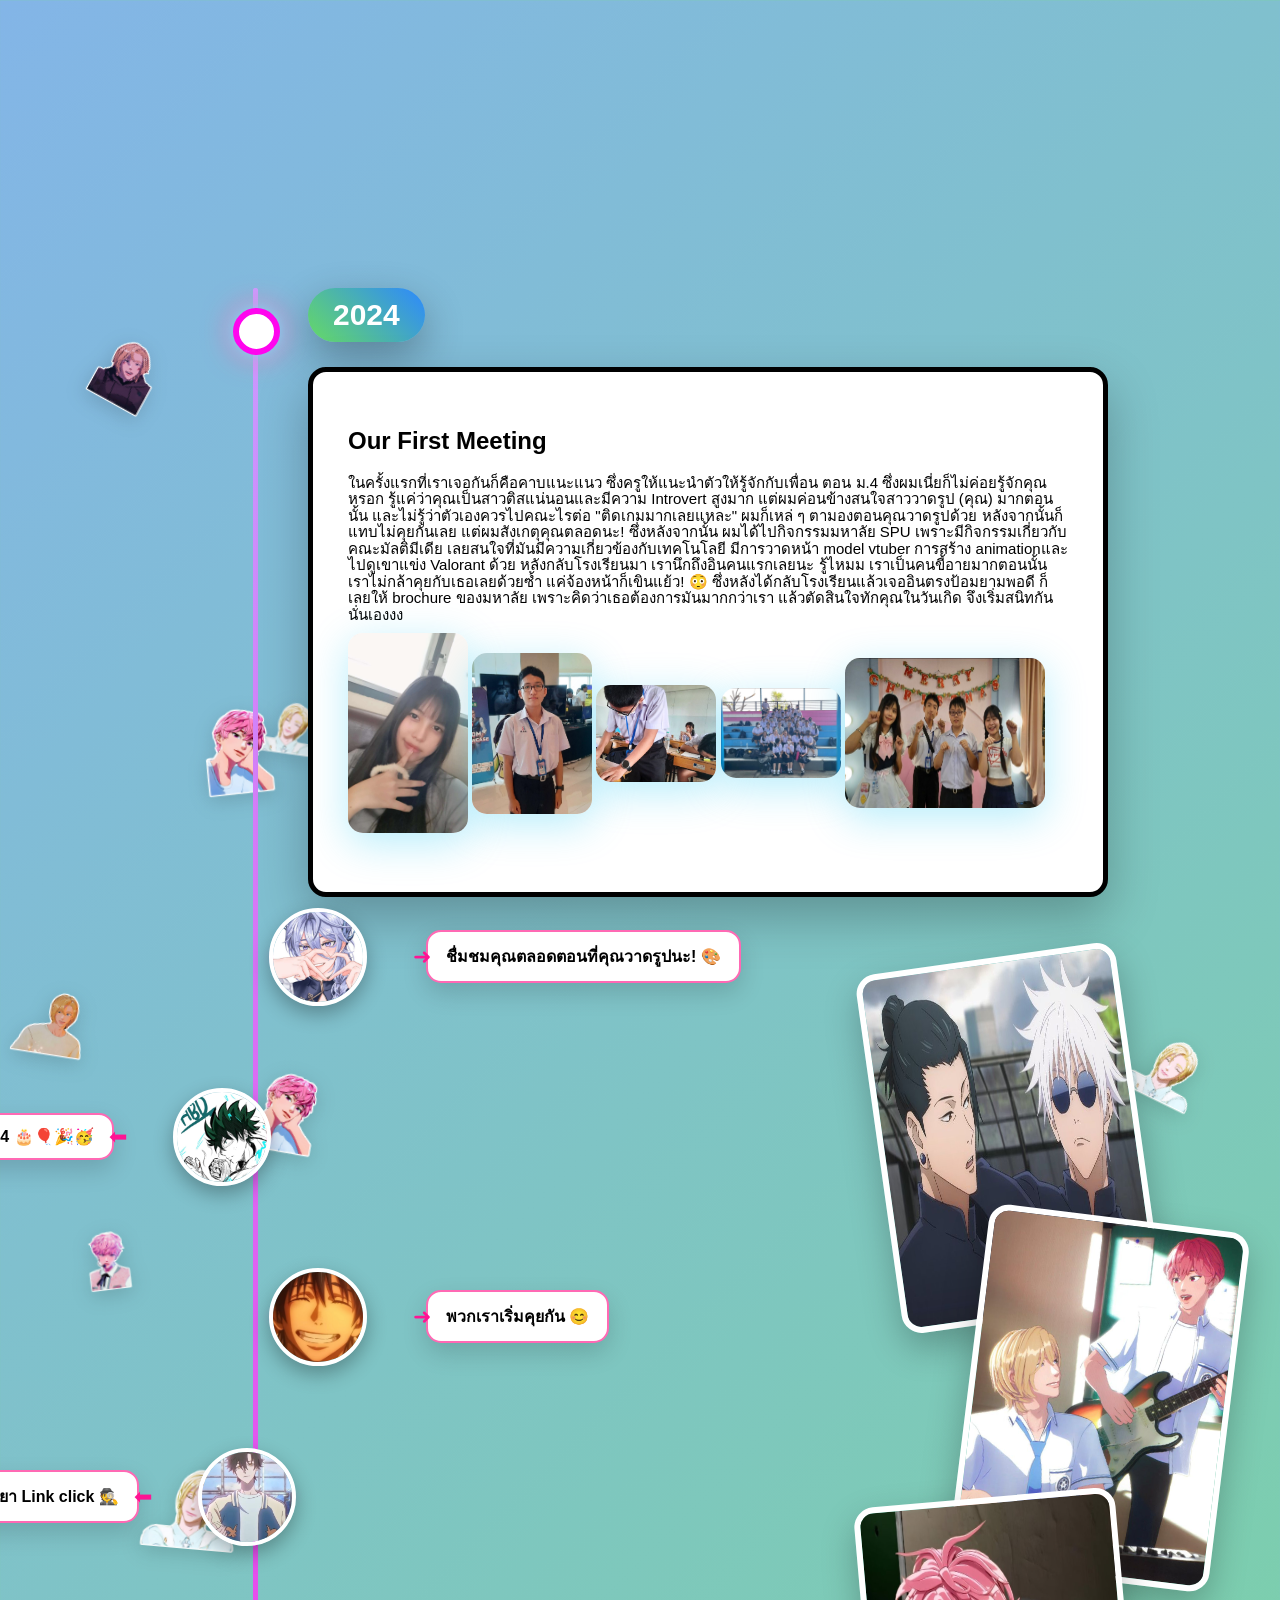
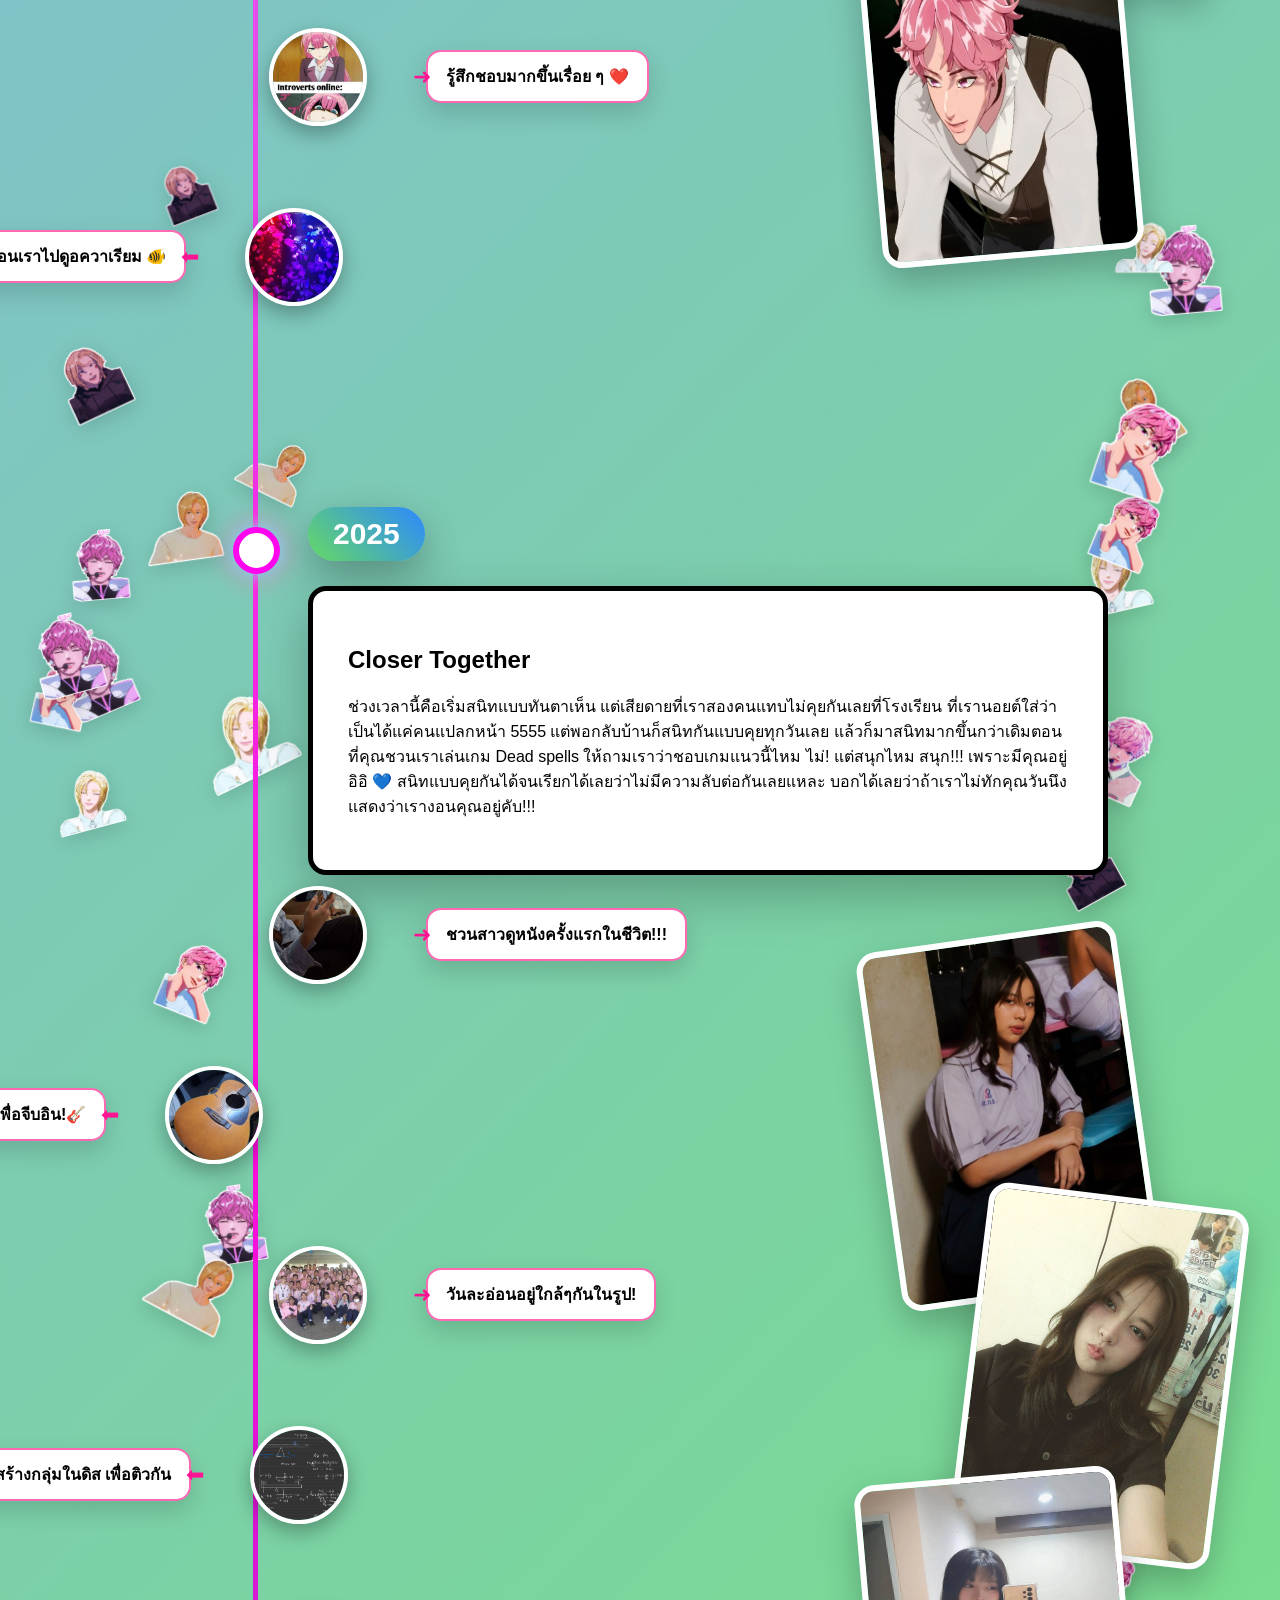
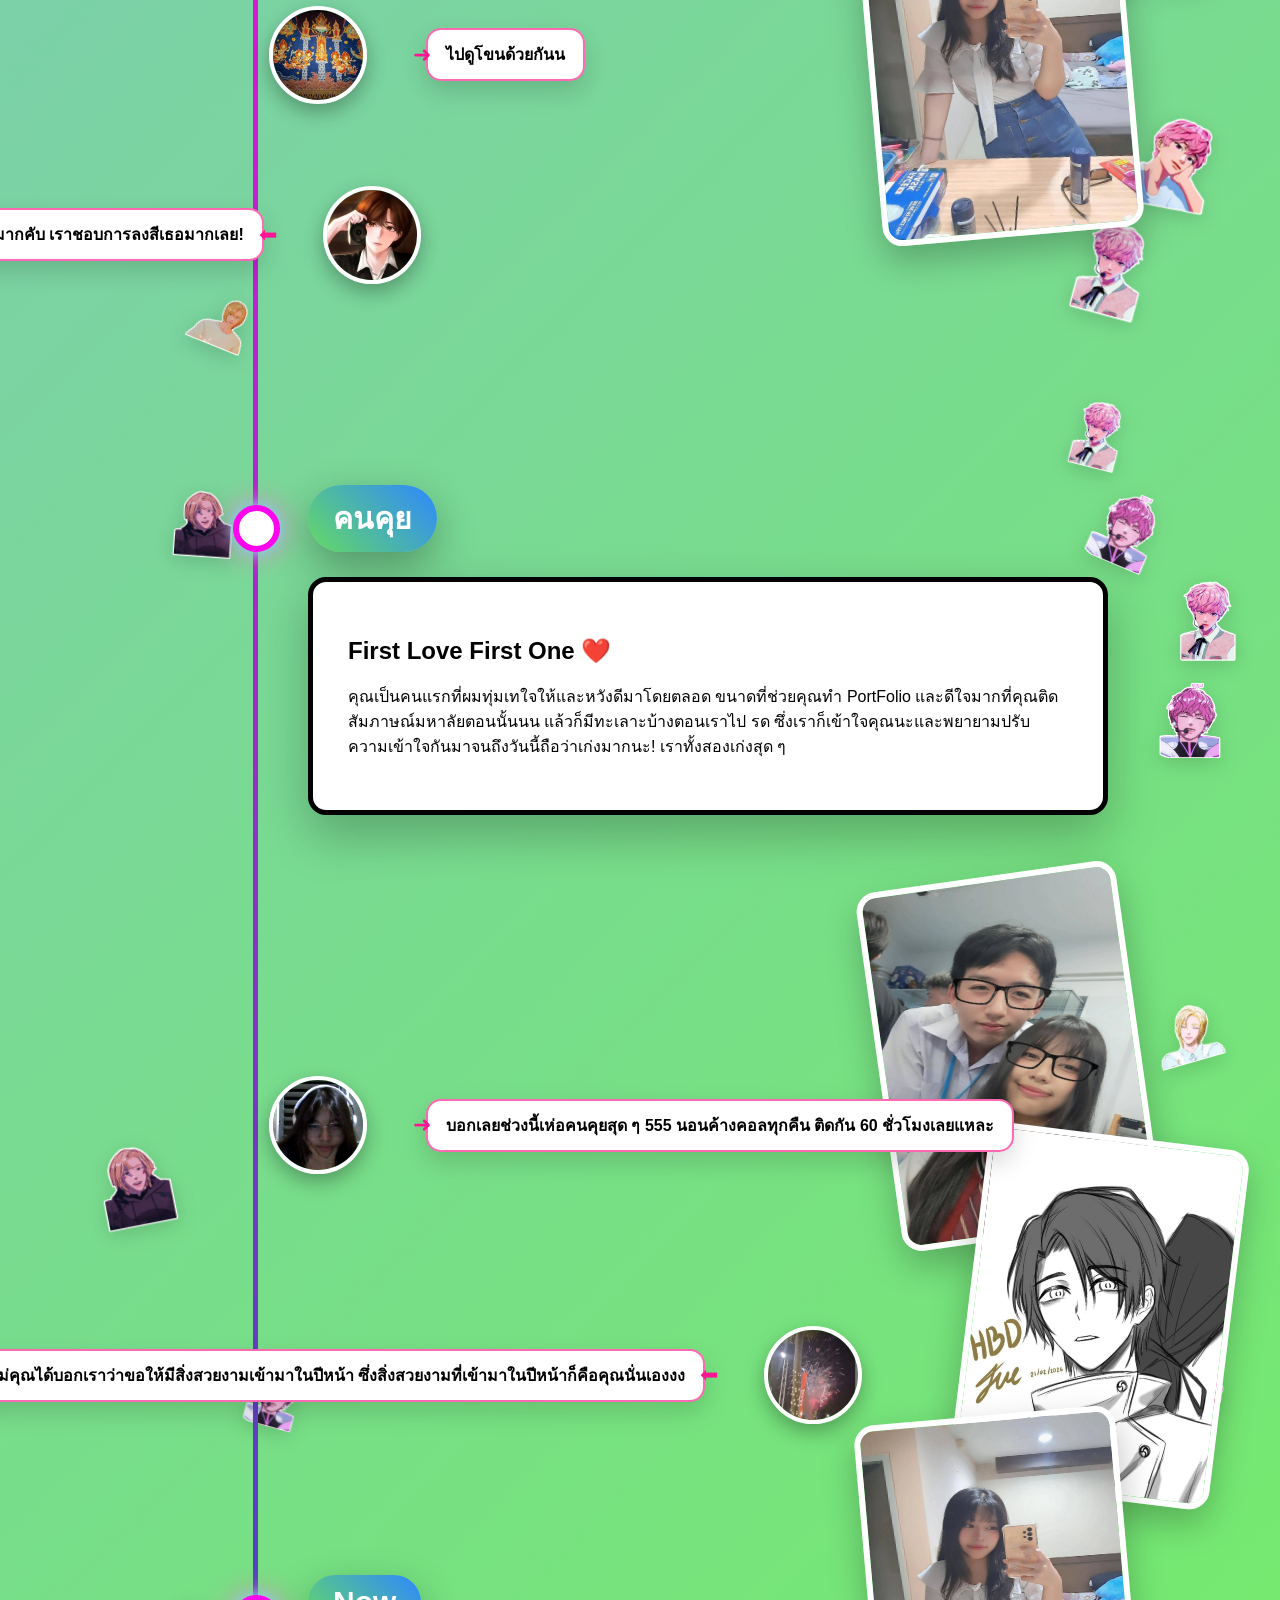
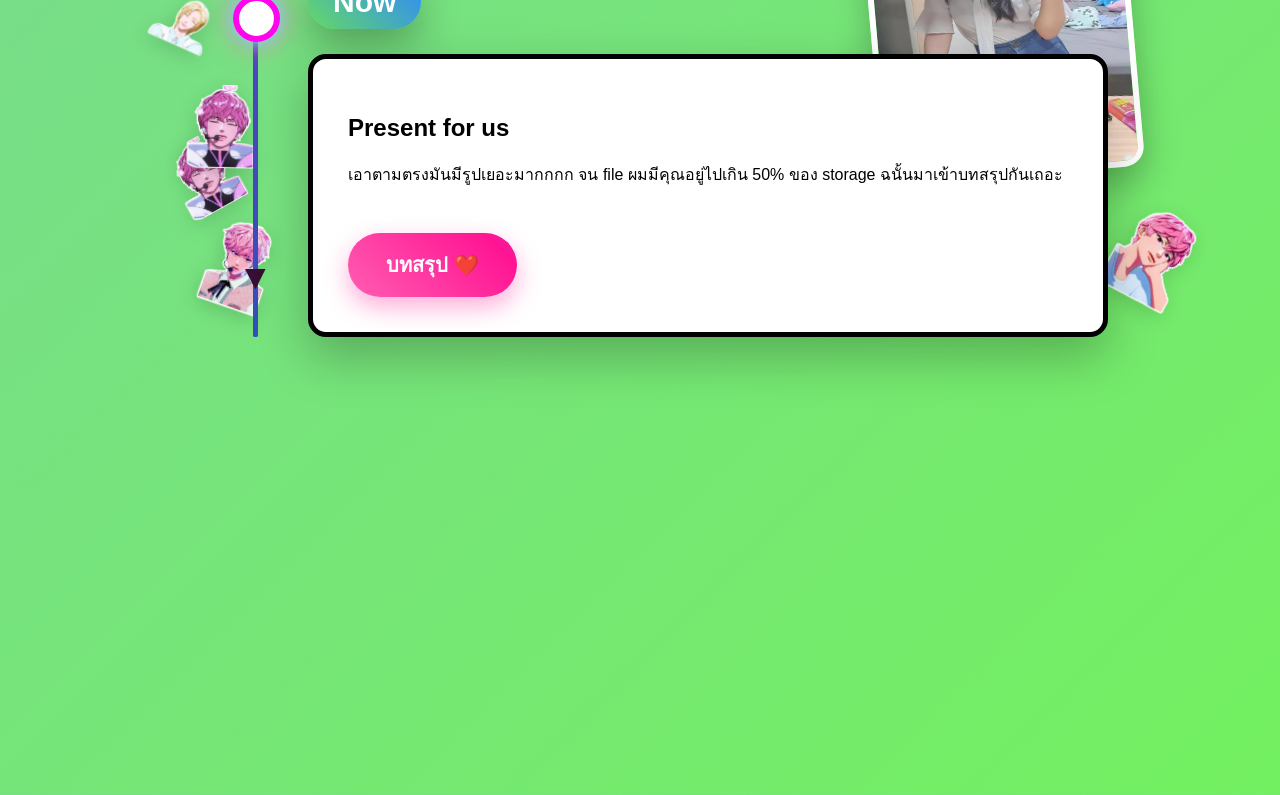
==== index2.html @ 95971560 "Add files via upload" ====
<!DOCTYPE html>
<html lang="th">

<head>
    <meta charset="UTF-8">
    <meta name="viewport" content="width=device-width, initial-scale=1.0">
    <title>For Intira Only</title>

    <link rel="stylesheet" href="style2.css">
</head>

<body>
     
    <div class="timeline">
<div class="timeline">


    <!-- ================= 2024 ================= -->

    <div class="timeline-item">

        <div class="year">2024</div>

        <div class="dialogue-box">

            <h2>Our First Meeting</h2>

            <div id="dialogue" class="message">

                <span>
                ในครั้งแรกที่เราเจอกันก็คือคาบแนะแนว ซึ่งครูให้แนะนำตัวให้รู้จักกับเพื่อน ตอน ม.4 ซึ่งผมเนี่ยก็ไม่ค่อยรู้จักคุณหรอก รู้แค่ว่าคุณเป็นสาวติสแน่นอนและมีความ Introvert สูงมาก แต่ผมค่อนข้างสนใจสาววาดรูป (คุณ) มากตอนนั้น และไม่รู้ว่าตัวเองควรไปคณะไรต่อ "ติดเกมมากเลยแหละ" ผมก็เหล่ ๆ ตามองตอนคุณวาดรูปด้วย หลังจากนั้นก็แทบไม่คุยกันเลย แต่ผมสังเกตุคุณตลอดนะ! ซึ่งหลังจากนั้น ผมได้ไปกิจกรรมมหาลัย SPU เพราะมีกิจกรรมเกี่ยวกับคณะมัลติมีเดีย เลยสนใจที่มันมีความเกี่ยวข้องกับเทคโนโลยี มีการวาดหน้า model vtuber การสร้าง animationและไปดูเขาแข่ง Valorant ด้วย หลังกลับโรงเรียนมา เรานึกถึงอินคนแรกเลยนะ รู้ไหมม เราเป็นคนขี้อายมากตอนนั้น เราไม่กล้าคุยกับเธอเลยด้วยซ้ำ แค่จ้องหน้าก็เขินแย้ว! 😳 ซึ่งหลังได้กลับโรงเรียนแล้วเจออินตรงป้อมยามพอดี ก็เลยให้ brochure ของมหาลัย เพราะคิดว่าเธอต้องการมันมากกว่าเรา แล้วตัดสินใจทักคุณในวันเกิด จึงเริ่มสนิทกันนั่นเองงง
                </span>


                <div style="margin:10px 0;">

                    <span class="photo-wrapper">

                        <img class="photo" src="images/in2newer.jpg">

                        <div class="photo-preview">
                            <img src="images/in2newer.jpg">
                        </div>

                    </span>


                    <span class="photo-wrapper">

                        <img class="photo" src="images/jue1.jpg">

                        <div class="photo-preview">
                            <img src="images/jue1.jpg">
                        </div>

                    </span>

                    <span class="photo-wrapper">

                        <img class="photo" src="images/juein1.jpg">

                        <div class="photo-preview">
                            <img src="images/juein1.jpg">
                        </div>

                    </span>

                    <span class="photo-wrapper">

                        <img class="photo" src="images/juein2.jpg">

                        <div class="photo-preview">
                            <img src="images/juein2.jpg">
                        </div>

                    </span>

                    <span class="photo-wrapper">

                        <img class="photo" src="images/juemaid.jpg"
                        style="width:200px; height:150px;">

                        <div class="photo-preview">
                            <img src="images/juemaid.jpg">
                        </div>

                    </span>

                </div>


            </div>

        </div>


        <div class="memory-road">


            <div class="memory-node" style="top:0px;">
                <img class="memory-thumb" src="images/inart1.jpg">
                <span class="memory-note">
                    ชื่มชมคุณตลอดตอนที่คุณวาดรูปนะ! 🎨
                </span>
            </div>


            <div class="memory-node left" style="top:180px;">
                <span class="memory-note">
                    24/7/2024 🎂🎈🎉🥳 
                </span>
                <img class="memory-thumb" src="images/inbirth1.jpg">
            </div>


            <div class="memory-node" style="top:360px;">
                <img class="memory-thumb" src="images/yuta.jpg">
                <span class="memory-note">
                    พวกเราเริ่มคุยกัน 😊
                </span>
            </div>


            <div class="memory-node left" style="top:540px;">
                <span class="memory-note">
                    มีคนป้ายยา Link click 🕵️
                </span>
                <img class="memory-thumb" src="images/linkclick.jpg">
            </div>


            <div class="memory-node" style="top:720px;">
                <img class="memory-thumb" src="images/introvert.jpg">
                <span class="memory-note">
                    รู้สึกชอบมากขึ้นเรื่อย ๆ ❤️
                </span>
            </div>


            <div class="memory-node left" style="top:900px;">
                <span class="memory-note">
                    มาอวดตอนเราไปดูอควาเรียม 🐠
                </span>
                <img class="memory-thumb" src="images/jelly.jpg">
            </div>



            <div class="memory-gallery">

                <img src="images/gego.jpg" class="gallery-photo p1">
                <img src="images/bamno.jpg" class="gallery-photo p2">
                <img src="images/bamcute.jpg" class="gallery-photo p3">

            </div>


        </div>

    </div>



    <!-- ================= 2025 ================= -->

    <div class="timeline-item">


        <div class="year">2025</div>


        <div class="dialogue-box">

            <h2>Closer Together</h2>

            <p>
                ช่วงเวลานี้คือเริ่มสนิทแบบทันตาเห็น แต่เสียดายที่เราสองคนแทบไม่คุยกันเลยที่โรงเรียน ที่เรานอยต์ใส่ว่าเป็นได้แค่คนแปลกหน้า 5555 แต่พอกลับบ้านก็สนิทกันแบบคุยทุกวันเลย แล้วก็มาสนิทมากขึ้นกว่าเดิมตอนที่คุณชวนเราเล่นเกม Dead spells ให้ถามเราว่าชอบเกมแนวนี้ไหม ไม่! แต่สนุกไหม สนุก!!! เพราะมีคุณอยู่ อิอิ  💙 สนิทแบบคุยกันได้จนเรียกได้เลยว่าไม่มีความลับต่อกันเลยแหละ บอกได้เลยว่าถ้าเราไม่ทักคุณวันนึง แสดงว่าเรางอนคุณอยู่คับ!!!
            </p>

        </div>



        <div class="memory-road">


            <div class="memory-node" style="top:0px;">
                <img class="memory-thumb" src="images/in3.jpg">
                <span class="memory-note">
                    ชวนสาวดูหนังครั้งแรกในชีวิต!!! 
                </span>
            </div>


            <div class="memory-node left" style="top:180px;">
                <span class="memory-note">
                    ฝึกกีตาร์เพื่อจีบอิน!🎸
                </span>
                <img class="memory-thumb" src="images/guitar.jpg">
            </div>


            <div class="memory-node" style="top:360px;">
                <img class="memory-thumb" src="images/inandme.jpg">
                <span class="memory-note">
                    วันละอ่อนอยู่ใกล้ๆกันในรูป!
                </span>
            </div>


            <div class="memory-node left" style="top:540px;">
                <span class="memory-note">
                    ฟางข้าวสร้างกลุ่มในดิส เพื่อติวกัน
                </span>
                <img class="memory-thumb" src="images/phy.png">
            </div>


            <div class="memory-node" style="top:720px;">
                <img class="memory-thumb" src="images/khon.jpg">
                <span class="memory-note">
                    ไปดูโขนด้วยกันน
                </span>
            </div>

            


            <div class="memory-node left" style="top:900px;">
                <span class="memory-note">
                    วาดสวยมากคับ เราชอบการลงสีเธอมากเลย!
                </span>
                <img class="memory-thumb" src="images/inart2.jpg">
            </div>

            

            
            <div class="memory-gallery">

                <img src="images/in4.jpg" class="gallery-photo p1">
                <img src="images/in5.jpg" class="gallery-photo p2">
                <img src="images/in6.jpg" class="gallery-photo p3">
            </div>



        </div>


    </div>

    <!-- ================= Memory Road 1 ================= -->

<div class="timeline-item compact">

    <div class="year">คนคุย</div>

    <div class="dialogue-box">
        <h2>First Love First One ❤️</h2>
        <p>
            คุณเป็นคนแรกที่ผมทุ่มเทใจให้และหวังดีมาโดยตลอด ขนาดที่ช่วยคุณทำ PortFolio และดีใจมากที่คุณติดสัมภาษณ์มหาลัยตอนนั้นนน แล้วก็มีทะเลาะบ้างตอนเราไป รด ซึ่งเราก็เข้าใจคุณนะและพยายามปรับความเข้าใจกันมาจนถึงวันนี้ถือว่าเก่งมากนะ! เราทั้งสองเก่งสุด ๆ
        </p>
    </div>

    <div class="memory-road">

        <div class="memory-node" style="top:250px;">
            <img class="memory-thumb" src="images/in10.png">
            <span class="memory-note">
                บอกเลยช่วงนี้เห่อคนคุยสุด ๆ 555 นอนค้างคอลทุกคืน ติดกัน 60 ชั่วโมงเลยแหละ
            </span>
        </div>

        <div class="memory-node left" style="top:500px;">
            <span class="memory-note">
                ก่อนปีใหม่คุณได้บอกเราว่าขอให้มีสิ่งสวยงามเข้ามาในปีหน้า ซึ่งสิ่งสวยงามที่เข้ามาในปีหน้าก็คือคุณนั่นเองงง
            </span>
            <img class="memory-thumb" src="images/newyear.jpg">
        </div>

        <div class="memory-gallery">
            <img src="images/inandme1.jpg" class="gallery-photo p1">
            <img src="images/juebirth2.jpg" class="gallery-photo p2">
            <img src="images/in6.jpg" class="gallery-photo p3">
        </div>

    </div>

</div>




    <!-- ================= 2026 ================= -->


    <div class="timeline-item">


        <div class="year">
            Now
        </div>


        <div class="dialogue-box">

            <h2>
                Present for us
            </h2>

            <p>
                เอาตามตรงมันมีรูปเยอะมากกกก จน file ผมมีคุณอยู่ไปเกิน 50% ของ storage ฉนั้นมาเข้าบทสรุปกันเถอะ
            </p>
             <a href="index3.html" class="next-btn">
            บทสรุป ❤️
        </a>

        </div>


    </div>



</div>
    
    <script src="script2.js"></script>
</body>
</html>
---- style2.css ----
body{
    align-items:center;
    font-family:Arial;
    padding: 200px;
    background: linear-gradient(135deg, #83b5e7, #73f060);
}
.container {
    margin-left: 250px;
    width: 100%;
    max-width: 800px;
    background: rgba(51, 183, 100, 0.962);
    backdrop-filter: blur(12px);
    border-radius: 15px;    
    padding: 100px;
    text-align: center;
    justify-content: center;
    gap: 15px;
    align-items: center;
    box-shadow: 0 15px 40px rgba(0,0,0,0.15);
    display: flex;
    animation: float 4s ease-in-out infinite;
}
.message{
    font-size: 15px;
    color: #000000;
    line-height: 1.1; 
    padding-bottom: 10px;
    display: block;
    align-items: flex-start;
}
.timeline{
    position:relative;
    width:900px;
    margin:80px auto;
    z-index: 2;
}
.timeline::before{
    content:"";
    position:absolute;
    left:45px;
    top:0;
    border-radius: 2px;
    bottom:0;
    width:5px;
    background:linear-gradient(
        to bottom,
        #c89cff,
        #ff0ddb,
        #3350b7
    );
    border-radius:10px;
}

.timeline-item{
    position: relative;
    padding-left: 100px;   
    margin-bottom: 250px;
}
.timeline-item.compact{
    margin-bottom:-200px;   /* ปรับได้ เช่น 40, 60, 100 */
}
.timeline-item::before{
    content:"";
    position:absolute;
    left:25px;
    top:20px;
    width:35px;
    height:35px;
    background:white;
    border:6px solid rgb(255, 5, 238);
    border-radius:50%;
    box-shadow:
    0 0 15px rgb(105, 233, 255),
    0 0 30px hotpink;
}

.timeline-item::after{
    display:none;
}

.timeline-item:first-child::after{
    display:block;
    content:"▼";
    position:absolute;
    left:30px;
    bottom:-3240px;
    font-size:35px;
    color:rgb(54,15,50);
}
.content-row{
    display:flex;
    justify-content:space-between;
    align-items:flex-start;
    margin-top:50px;
}
.memory-road{   
    position:relative;
    margin-top:60px;
    margin-left:-80px;
    height:900px;
    width:900px;
}
.memory-node{
    position:absolute;
    left:45px;
    display:flex;
    align-items:center;
    transform:translateY(-50%);
    z-index:5;
}

.memory-node::before{
    content:"";
    width:45px;
    height:4px;
    background:#ff4dc4;
    box-shadow:0 0 10px #ff4dc4;
}

.memory-thumb{
    width:90px;
    height:90px;
    object-fit:cover;
    border-radius:50%;
    border:4px solid white;
    box-shadow:0 8px 20px rgba(0,0,0,.3);
    transform:translateX(-50%);
    transition:.35s;
    cursor:pointer;
}

.memory-note{
    margin-left:10px;
    background:white;
    padding:12px 18px;
    border-radius:15px;
    font-weight:bold;
    border:2px solid hotpink;
    white-space:nowrap;
    box-shadow:0 10px 25px rgba(0,0,0,.15);
    transition:.35s;
}

.memory-node:hover .memory-thumb{
    transform:translateX(-50%) scale(2.4) rotate(5deg);
    border-color:#ff00d0;
    z-index:999;
}

.memory-node:hover .memory-note{
    transform:translateX(10px);
    box-shadow:0 15px 40px rgba(255,0,170,.35);
}

/* ---------- Left ---------- */

.memory-node.left{
    left:-310px;
}

.memory-node.left::before{
    order:2;
}

.memory-node.left .memory-thumb{
    order:1;
    transform:translateX(50%);
}

.memory-node.left .memory-note{
    order:0;
    margin-right:10px;
    margin-left:0;
}

.memory-node.left:hover .memory-thumb{
    transform:translateX(50%) scale(2.4) rotate(-5deg);
}

.memory-gallery{
    position:absolute;
    top:0;
    left:650px;
    width:420px;
}

.gallery-photo{
    position:absolute;
    width:250px;
    height:350px;
    border-radius:20px;
    border:6px solid white;
    box-shadow:0 15px 35px rgba(0,0,0,.25);
    transition:.35s;
    cursor:pointer;
    background:pize;
}

.gallery-photo:hover{
    transform:scale(1.5) rotate(0deg);
    z-index:99;
}

.p1{
    top:0;
    left:0;
    transform:rotate(-8deg);
}

.p2{
    top:260px;
    left:90px;
    transform:rotate(7deg);
}

.p3{
    top:540px;
    left:-10px;
    transform:rotate(-5deg);
}
/* ---------- Arrow ---------- */

.memory-node::after{
    content:"➜";
    position:absolute;
    left:140px;
    top:50%;
    transform:translateY(-50%);
    color:#ff1493;
    font-size:22px;
    z-index:10;
}

.memory-node.left::after{
    content:"⬅";
    left:auto;
    right:140px;
}


.year{
    display:inline-block;
    padding:10px 25px;
    margin-bottom:25px;
    background:linear-gradient(45deg,#66da64,#2d88ff);
    color:white;
    font-size:30px;
    font-weight:bold;
    border-radius:50px;
    box-shadow:0 15px 40px rgba(0,0,0,.3);
}
.dialogue-box{
    background:white;
    border-radius:18px;
    padding:35px;
    border:5px solid black;
    box-shadow:
    0 20px 50px rgba(0,0,0,.25);
    transition:.3s;
    overflow:visible;
    position:relative;
}
.dialogue-box:hover{
    transform:translateY(-10px);
    box-shadow:
    0 30px 60px rgba(2, 255, 78, 0.905);
}
.photo{
    width: 120px;
    margin: 0px;
    border-radius: 15px;
    box-shadow: 0 10px 40px rgba(16, 196, 241, 0.3);
    display: inline-block;
}

.photo-preview{
    position:absolute;
    left:120%;
    top:50%;
    transform:translateY(-50%) scale(.7);
    opacity:0;
    transition:0.35s ease;
    pointer-events:none;
    background:white;
    padding:12px;
    border-radius:18px;
    box-shadow:0 20px 50px rgba(0,0,0,.4);
    z-index:999;
}

.photo-preview img{
    width:350px;
    border-radius:15px;
}
.photo-wrapper {
    display: inline-block;
    position: relative;
    vertical-align: middle;
    cursor: pointer;
}
.photo-wrapper:hover .photo-preview {
    opacity: 1;
    transform: translateY(-50%) scale(1);
}
.sticker {
    position: absolute;
    height: auto;
    z-index: 0;
    pointer-events: none;
    filter: drop-shadow(0 5px 10px rgba(0,0,0,0.15));
}
.next-btn{
    display:inline-block;
    margin-top:30px;
    padding:16px 38px;
    font-size:20px;
    font-weight:bold;
    text-decoration:none;
    color:white;

    background:linear-gradient(45deg,#ff5db1,#ff1493,#7c4dff);
    background-size:200%;

    border-radius:50px;
    box-shadow:
        0 10px 25px rgba(255,20,147,.35);

    transition:.35s;
    animation:gradientMove 3s linear infinite;
}

.next-btn:hover{
    transform:translateY(-6px) scale(1.08);
    box-shadow:
        0 18px 45px rgba(255,20,147,.5);
}

.next-btn:active{
    transform:scale(.96);
}

@keyframes gradientMove{
    from{
        background-position:0%;
    }
    to{
        background-position:200%;
    }
}
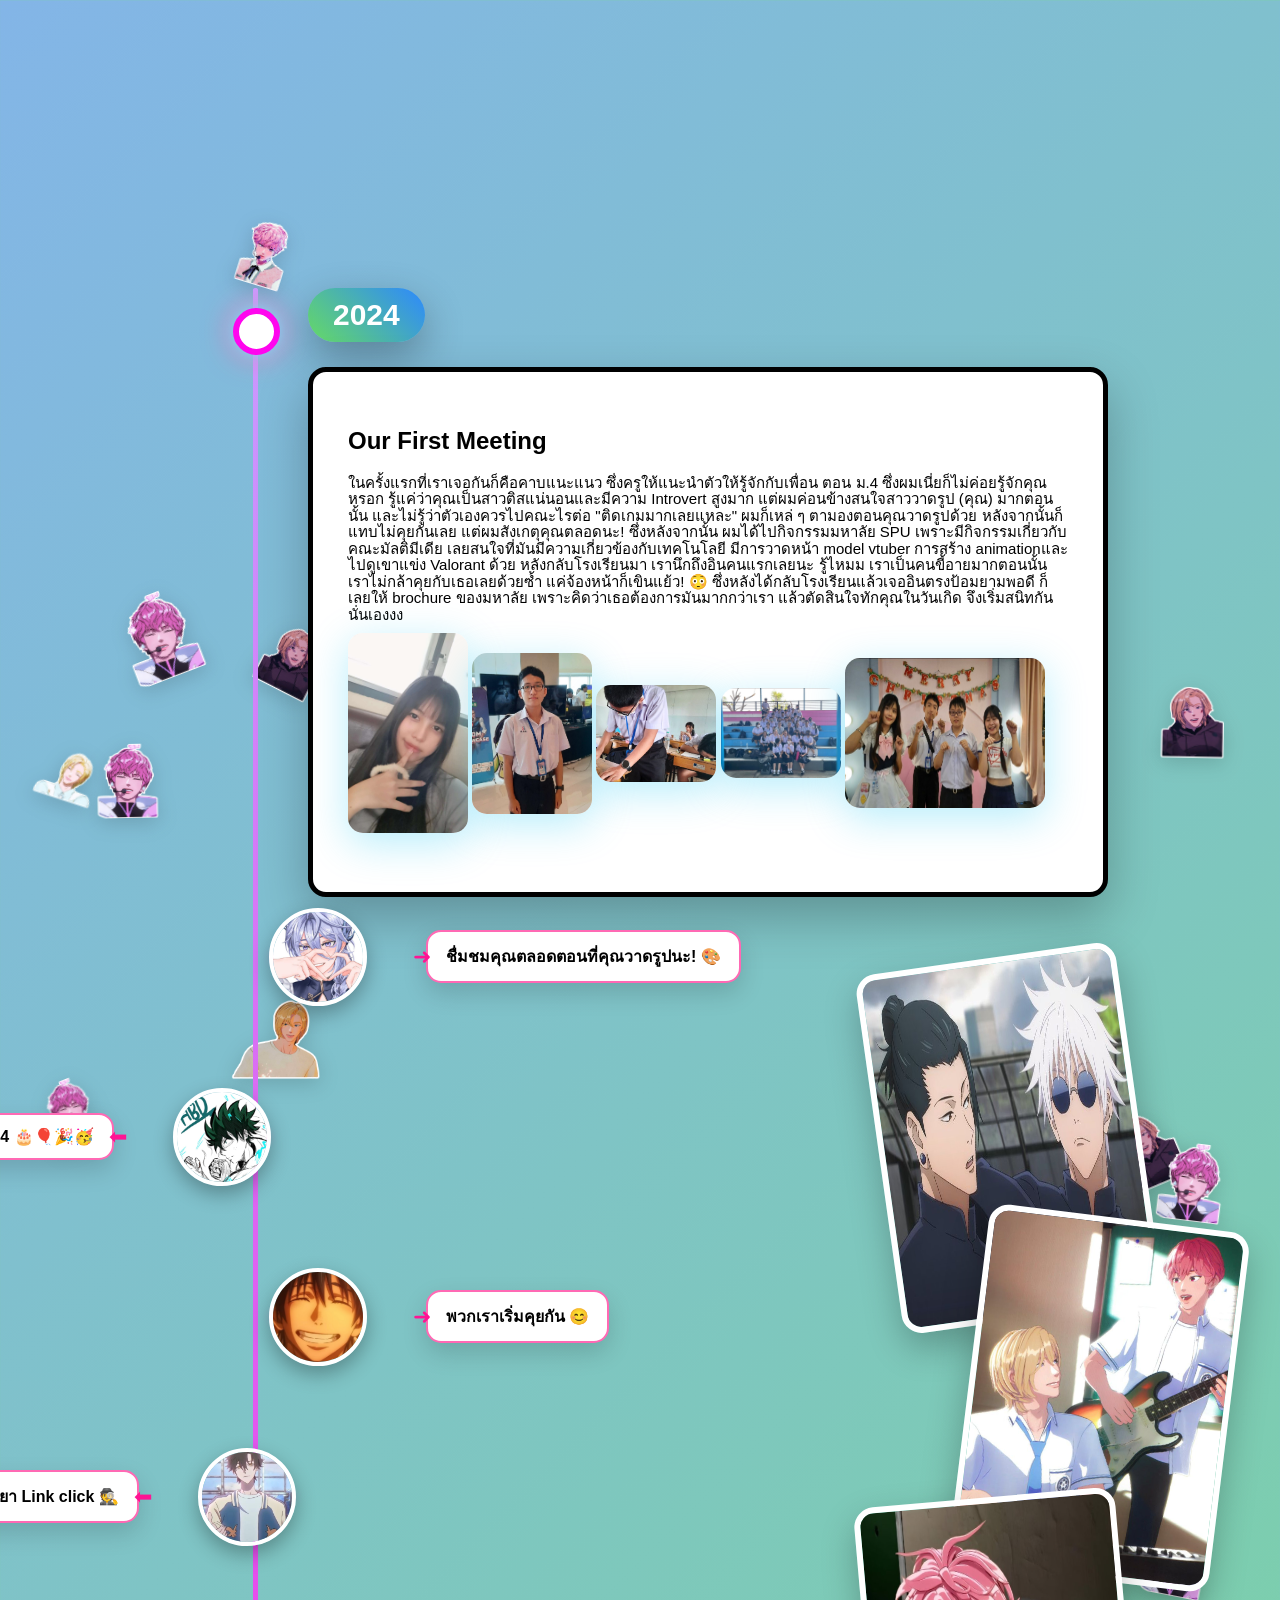
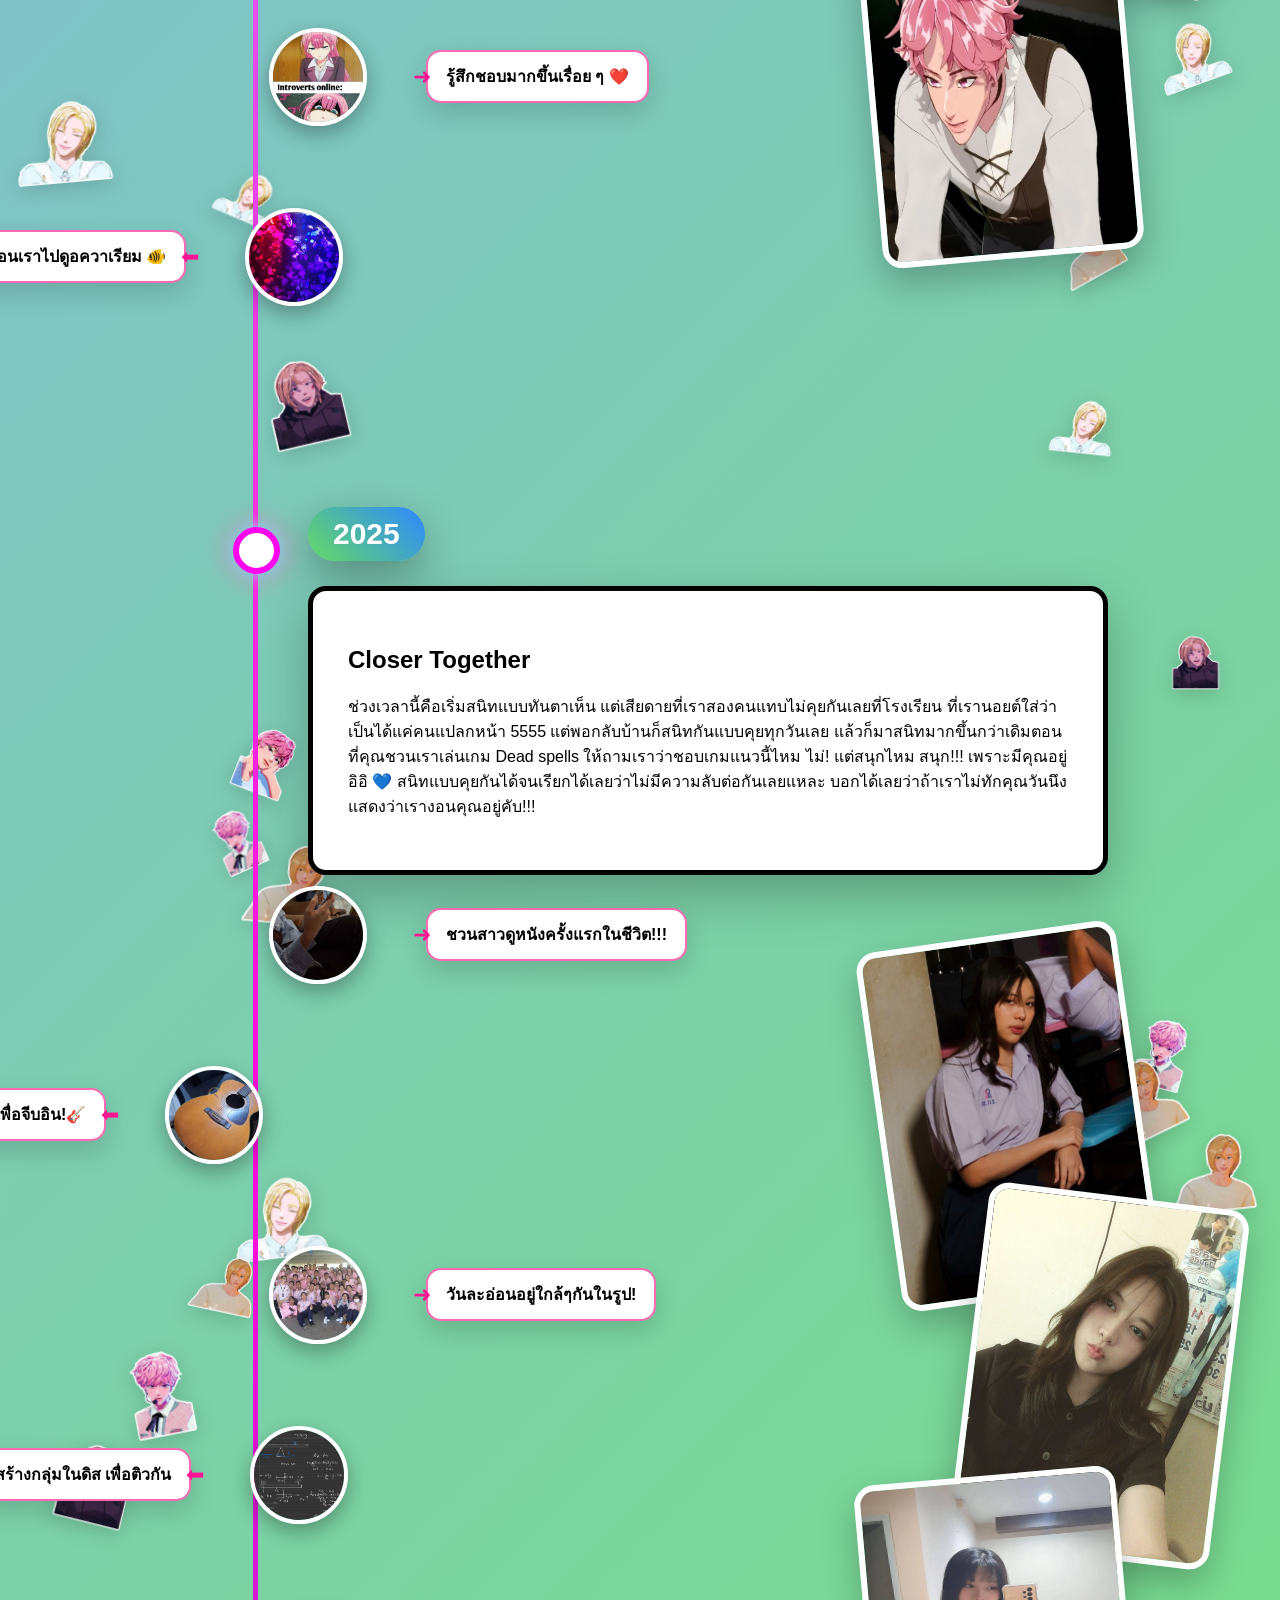
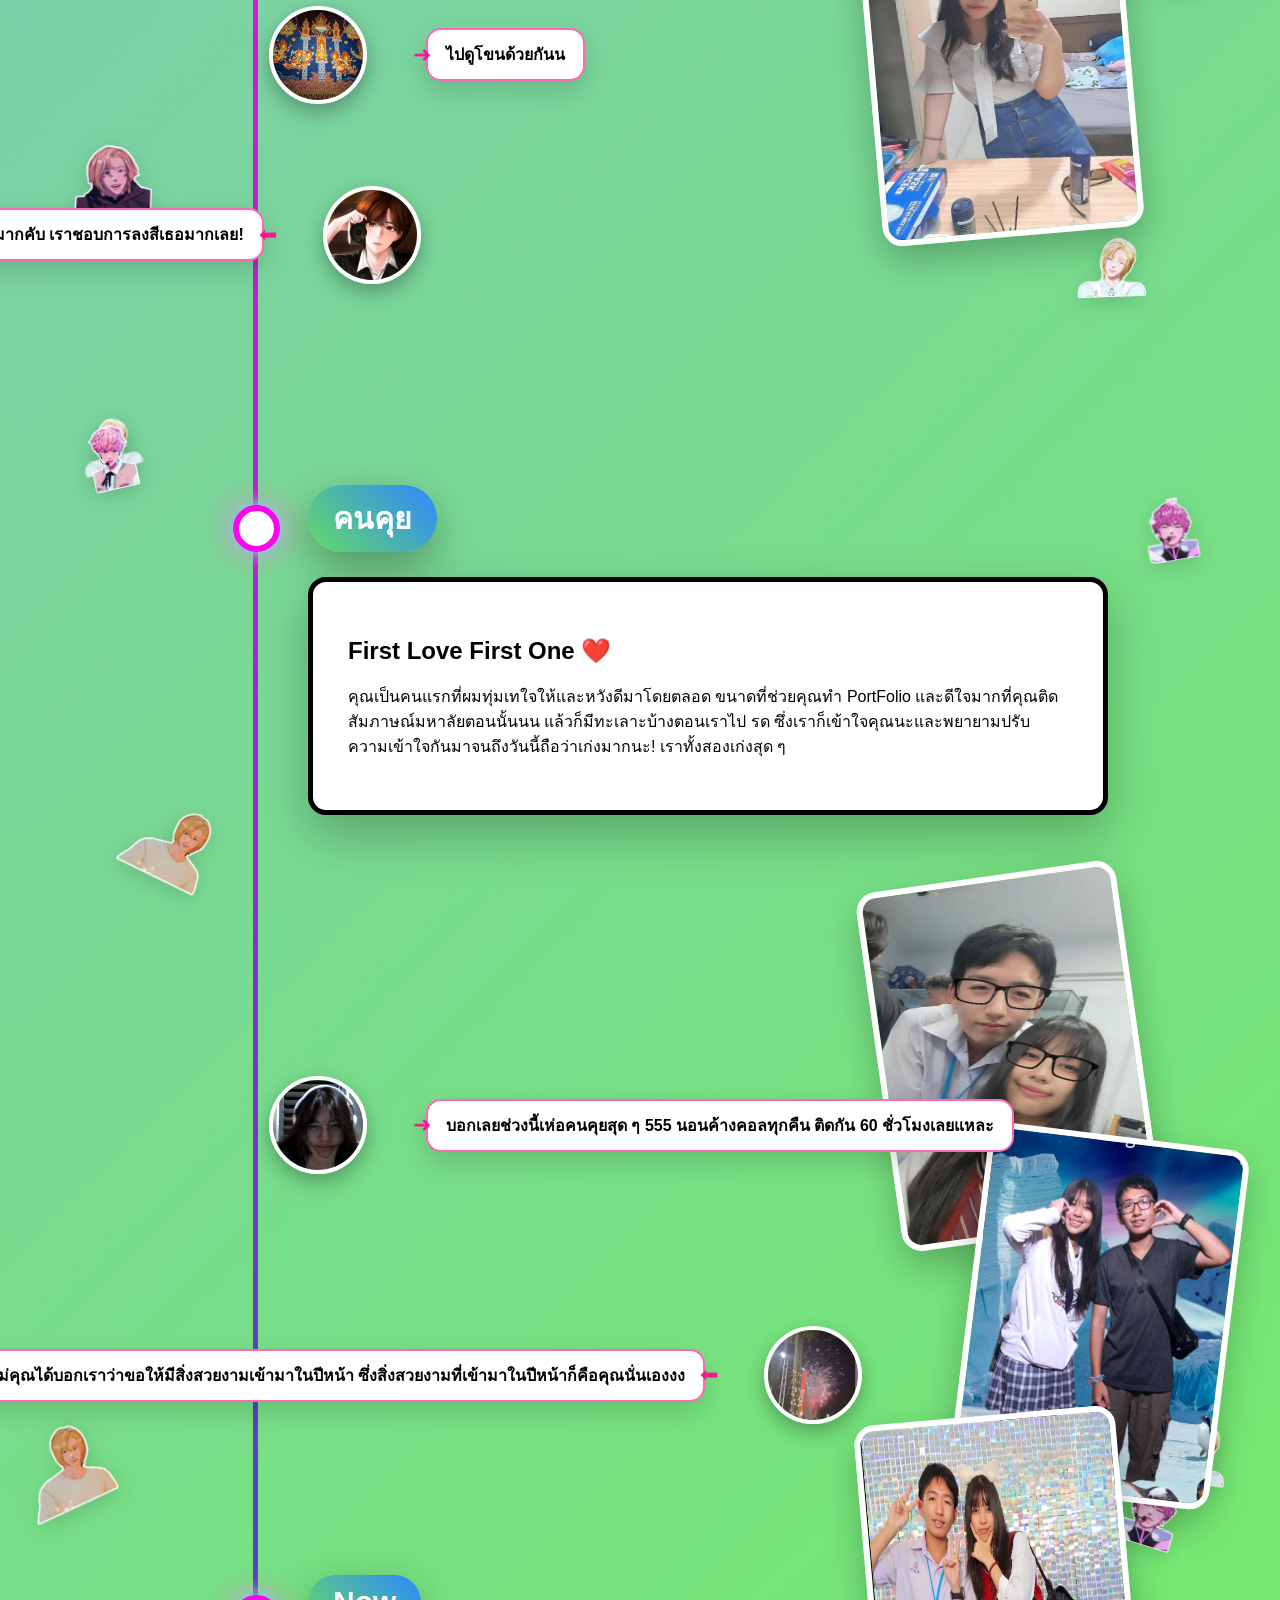
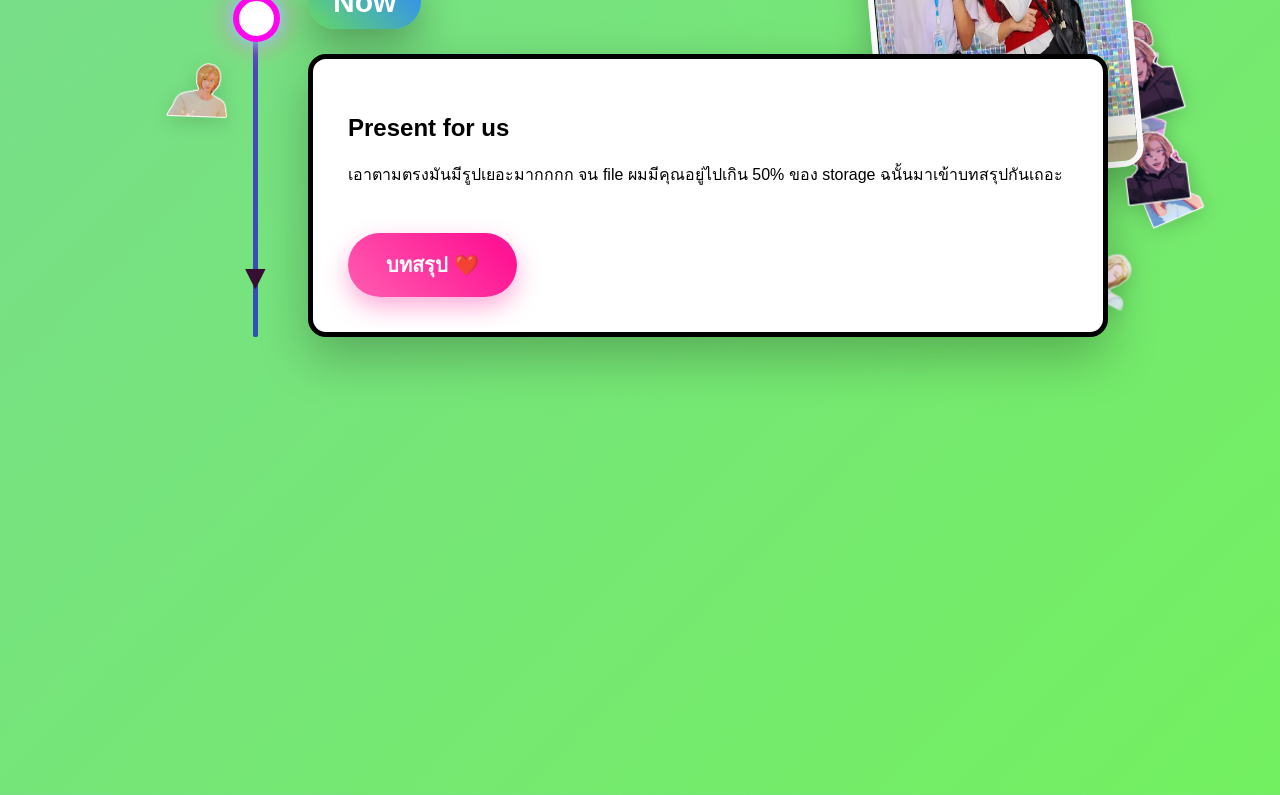
==== commit ccfbe2aa: "Update index2.html" ====
--- a/index2.html
+++ b/index2.html
@@ -281,8 +281,8 @@
 
         <div class="memory-gallery">
             <img src="images/inandme1.jpg" class="gallery-photo p1">
-            <img src="images/juebirth2.jpg" class="gallery-photo p2">
-            <img src="images/in6.jpg" class="gallery-photo p3">
+            <img src="images/inandme2.jpg" class="gallery-photo p2">
+            <img src="images/inandme3.png" class="gallery-photo p3">
         </div>
 
     </div>
